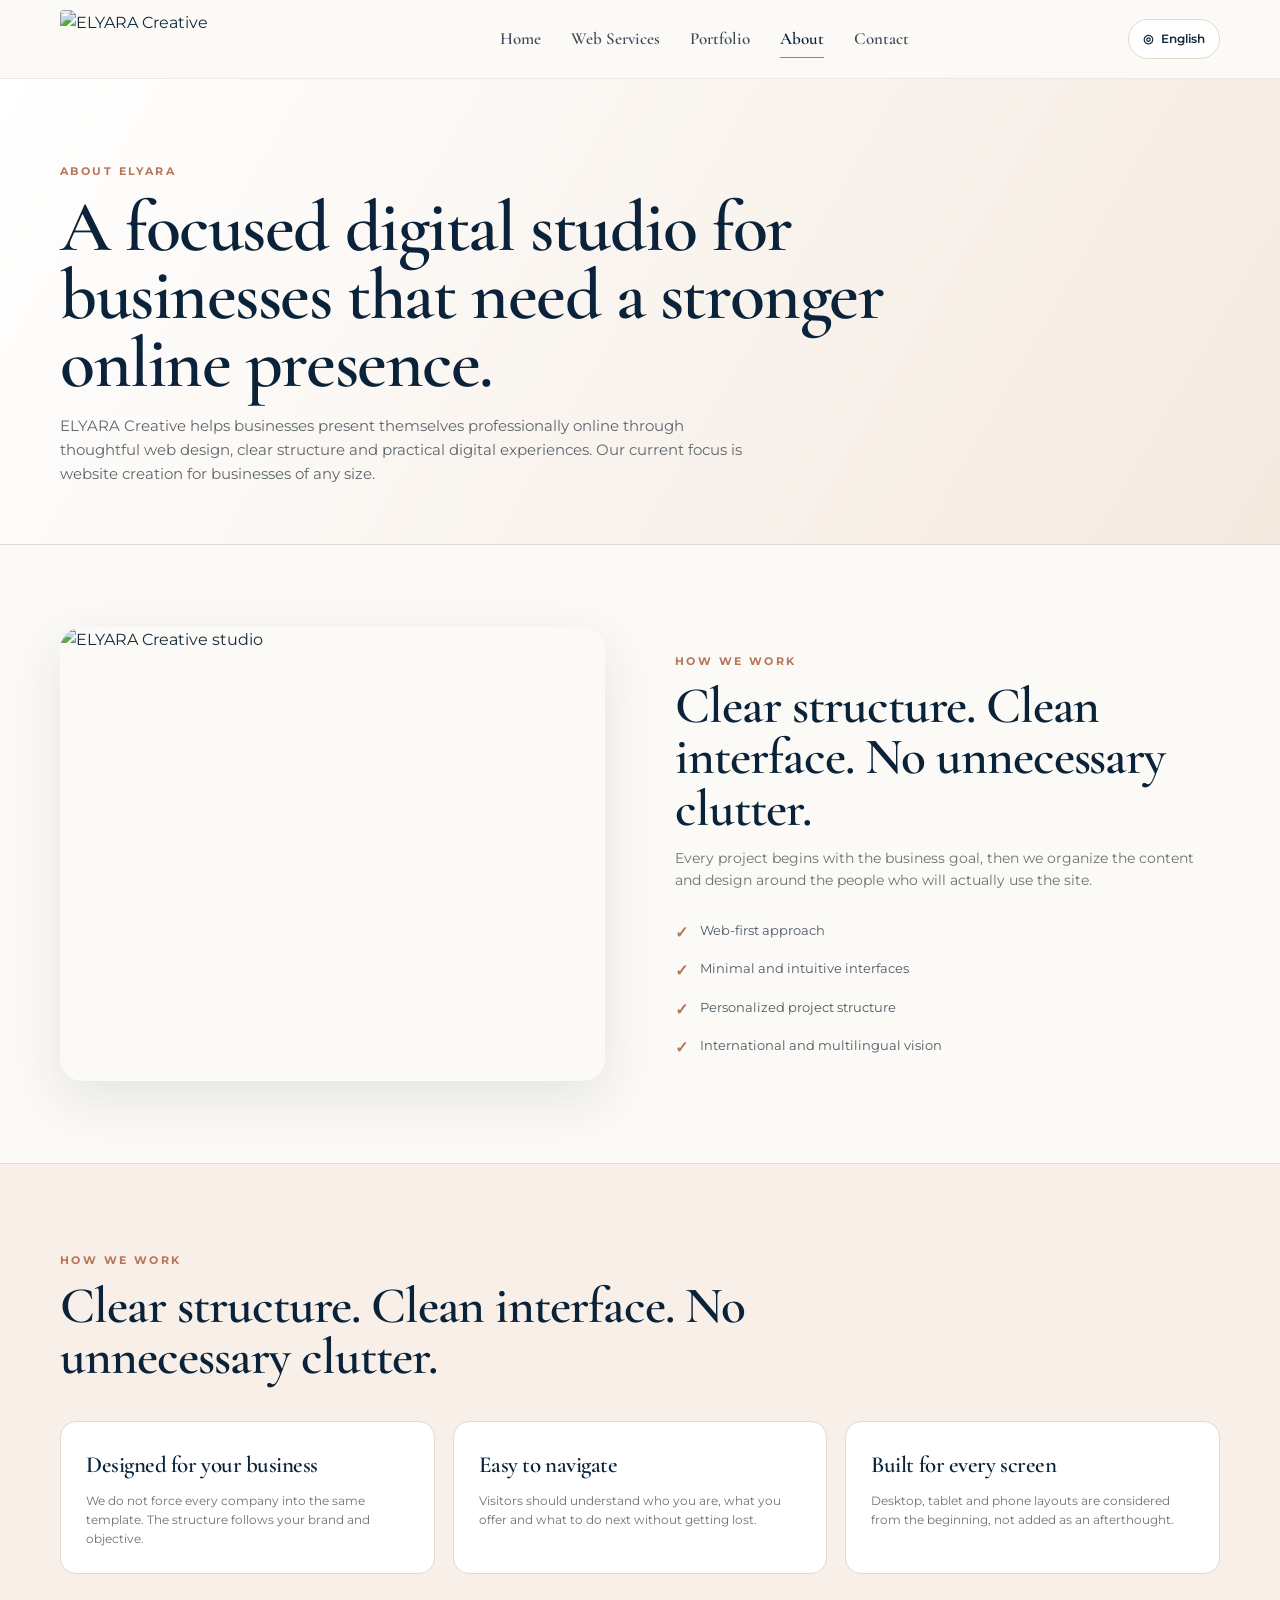
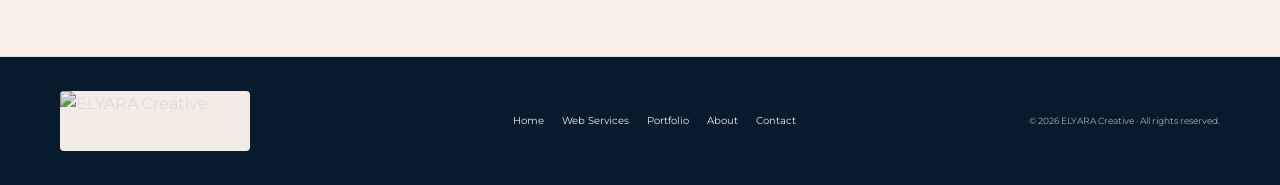
==== about.html @ 604aaa74 "Add files via upload" ====
<!doctype html>
<html lang="en">
<head>
  <meta charset="utf-8" />
  <meta name="viewport" content="width=device-width,initial-scale=1,viewport-fit=cover" />
  <meta name="theme-color" content="#0a233a" />
  <meta name="description" content="ELYARA Creative designs modern websites for businesses and companies of any size." />
  <link rel="preconnect" href="https://fonts.googleapis.com">
  <link rel="preconnect" href="https://fonts.gstatic.com" crossorigin>
  <link href="https://fonts.googleapis.com/css2?family=Cormorant+Garamond:wght@500;600;700&family=Montserrat:wght@400;500;600;700&display=swap" rel="stylesheet">
  <link rel="stylesheet" href="styles.css" />
  <link rel="icon" href="assets/logo-header.jpg" />
  <title>About | ELYARA Creative</title>
</head>
<body>
<header class="site-header">
  <div class="shell nav-shell">
    <a class="brand" href="index.html" aria-label="ELYARA Creative home">
      <img src="assets/logo-header.jpg" alt="ELYARA Creative" />
    </a>
    <nav class="desktop-nav" aria-label="Primary navigation">
      <a data-page href="index.html" data-i18n="nav_home">Home</a>
      <a data-page href="services.html" data-i18n="nav_services">Web Services</a>
      <a data-page href="portfolio.html" data-i18n="nav_portfolio">Portfolio</a>
      <a data-page href="about.html" data-i18n="nav_about">About</a>
      <a data-page href="contact.html" data-i18n="nav_contact">Contact</a>
    </nav>
    <div class="nav-actions">
      <div class="language-wrap">
        <button class="language-btn" id="languageButton" type="button" aria-expanded="false" aria-label="Change language"><span>◎</span><span class="language-label" id="languageLabel">English</span></button>
        <div class="language-menu" id="languageMenu" role="menu">
          <button data-lang="en">🇺🇸 English</button><button data-lang="es">🇲🇽 Español</button><button data-lang="pt">🇧🇷 Português</button><button data-lang="it">🇮🇹 Italiano</button><button data-lang="fr">🇫🇷 Français</button><button data-lang="zh">🇨🇳 中文</button>
        </div>
      </div>
      <button class="menu-btn" id="menuToggle" type="button" aria-label="Open menu">☰</button>
    </div>
  </div>
  <nav class="mobile-nav" id="mobileNav" aria-label="Mobile navigation">
    <a data-page href="index.html" data-i18n="nav_home">Home</a>
    <a data-page href="services.html" data-i18n="nav_services">Web Services</a>
    <a data-page href="portfolio.html" data-i18n="nav_portfolio">Portfolio</a>
    <a data-page href="about.html" data-i18n="nav_about">About</a>
    <a data-page href="contact.html" data-i18n="nav_contact">Contact</a>
  </nav>
</header>

<main>
  <section class="page-hero"><div class="shell reveal"><span class="kicker" data-i18n="about_kicker">ABOUT ELYARA</span><h1 data-i18n="about_title">A focused digital studio for businesses that need a stronger online presence.</h1><p data-i18n="about_body">ELYARA Creative helps businesses present themselves professionally online through thoughtful web design, clear structure and practical digital experiences.</p></div></section>
  <section class="section"><div class="shell split"><div class="split-image reveal"><img src="assets/about-studio.jpg" alt="ELYARA Creative studio"></div><div class="reveal"><div class="section-head" style="margin:0"><span class="kicker" data-i18n="why_kicker">HOW WE WORK</span><h2 data-i18n="why_title">Clear structure. Clean interface. No unnecessary clutter.</h2><p data-i18n="why_body"></p></div><div class="check-list"><div class="check-item"><b>✓</b><span data-i18n="about_point1">Web-first approach</span></div><div class="check-item"><b>✓</b><span data-i18n="about_point2">Minimal and intuitive interfaces</span></div><div class="check-item"><b>✓</b><span data-i18n="about_point3">Personalized project structure</span></div><div class="check-item"><b>✓</b><span data-i18n="about_point4">International and multilingual vision</span></div></div></div></div></section>
  <section class="section section--soft"><div class="shell"><div class="section-head reveal"><span class="kicker" data-i18n="why_kicker">HOW WE WORK</span><h2 data-i18n="why_title">Clear structure. Clean interface. No unnecessary clutter.</h2></div><div class="values-grid"><article class="value-card reveal"><h3 data-i18n="why1">Designed for your business</h3><p data-i18n="why1_desc"></p></article><article class="value-card reveal"><h3 data-i18n="why2">Easy to navigate</h3><p data-i18n="why2_desc"></p></article><article class="value-card reveal"><h3 data-i18n="why3">Built for every screen</h3><p data-i18n="why3_desc"></p></article></div></div></section>
</main>

<footer>
  <div class="shell footer-grid">
    <a class="footer-brand" href="index.html"><img src="assets/logo-header.jpg" alt="ELYARA Creative" /></a>
    <nav class="footer-links" aria-label="Footer navigation">
      <a href="index.html" data-i18n="nav_home">Home</a><a href="services.html" data-i18n="nav_services">Web Services</a><a href="portfolio.html" data-i18n="nav_portfolio">Portfolio</a><a href="about.html" data-i18n="nav_about">About</a><a href="contact.html" data-i18n="nav_contact">Contact</a>
    </nav>
    <div class="footer-copy">© <span data-year></span> ELYARA Creative · <span data-i18n="rights">All rights reserved.</span></div>
  </div>
</footer>
<script src="https://cdn.jsdelivr.net/npm/@supabase/supabase-js@2"></script>
<script src="config.js"></script>
<script src="translations.js"></script>
<script src="app.js"></script>
</body>
</html>
---- styles.css ----
:root{
  --navy:#0a233a;
  --navy-soft:#16354e;
  --copper:#b87558;
  --copper-soft:#d3a08a;
  --cream:#f7f0e9;
  --paper:#fcfaf7;
  --white:#ffffff;
  --ink:#132b3d;
  --muted:#6f716f;
  --line:#e4d8cf;
  --shadow:0 18px 55px rgba(10,35,58,.10);
  --serif:"Cormorant Garamond", Georgia, serif;
  --sans:"Montserrat", Arial, sans-serif;
}
*{box-sizing:border-box}
html{scroll-behavior:smooth;background:var(--paper)}
body{margin:0;background:var(--paper);color:var(--ink);font-family:var(--sans);line-height:1.6;opacity:0;animation:pageIn .42s ease forwards}
body.page-exit{animation:pageOut .2s ease forwards}
@keyframes pageIn{from{opacity:0;transform:translateY(6px)}to{opacity:1;transform:none}}
@keyframes pageOut{to{opacity:0;transform:translateY(-4px)}}
@media (prefers-reduced-motion:reduce){html{scroll-behavior:auto}body,body.page-exit{animation:none;opacity:1}.reveal{transition:none!important}}
a{color:inherit;text-decoration:none}
img{max-width:100%;display:block}
button,input,select,textarea{font:inherit}
button{cursor:pointer}
.shell{width:min(1160px,calc(100% - 40px));margin:0 auto}
.kicker{font-size:11px;letter-spacing:.22em;text-transform:uppercase;font-weight:700;color:var(--copper)}
h1,h2,h3{font-family:var(--serif);color:var(--navy);font-weight:600;letter-spacing:-.02em}
.site-header{position:sticky;top:0;z-index:50;background:rgba(252,250,247,.94);backdrop-filter:blur(16px);border-bottom:1px solid rgba(184,117,88,.14)}
.nav-shell{min-height:78px;display:grid;grid-template-columns:220px 1fr auto;align-items:center;gap:28px}
.brand{display:flex;align-items:center;width:202px;height:58px;overflow:hidden;border-radius:4px}
.brand img{width:100%;height:100%;object-fit:contain;object-position:left center;mix-blend-mode:multiply}
.desktop-nav{display:flex;justify-content:center;gap:30px;align-items:center}
.desktop-nav a,.mobile-nav a{font-family:var(--serif);font-size:17px;font-weight:600;color:#3c4c58;position:relative;padding:8px 0}
.desktop-nav a::after{content:"";position:absolute;left:0;right:100%;bottom:3px;height:1px;background:var(--copper);transition:right .25s ease}
.desktop-nav a:hover::after,.desktop-nav a.active::after{right:0}
.desktop-nav a.active{color:var(--navy)}
.nav-actions{display:flex;align-items:center;gap:10px}
.language-wrap{position:relative}
.language-btn{height:40px;border:1px solid var(--line);background:var(--white);border-radius:999px;padding:0 14px;display:flex;align-items:center;gap:8px;color:var(--ink);font-size:12px;font-weight:600}
.language-menu{display:none;position:absolute;right:0;top:48px;min-width:175px;padding:8px;background:#fff;border:1px solid var(--line);border-radius:12px;box-shadow:var(--shadow)}
.language-menu.is-open{display:block}
.language-menu button{display:block;width:100%;border:0;background:transparent;text-align:left;padding:9px 10px;border-radius:8px;color:var(--ink)}
.language-menu button:hover{background:var(--cream)}
.menu-btn{display:none;border:0;background:transparent;color:var(--navy);font-size:25px;padding:5px 4px}
.mobile-nav{display:none;border-top:1px solid var(--line);padding:10px 20px 18px;background:var(--paper)}
.mobile-nav.is-open{display:grid;gap:2px}
.btn{min-height:46px;border-radius:999px;padding:0 24px;display:inline-flex;align-items:center;justify-content:center;gap:18px;font-size:12px;font-weight:700;letter-spacing:.03em;transition:transform .2s ease,box-shadow .2s ease,background .2s ease}
.btn:hover{transform:translateY(-2px)}
.btn--navy{background:var(--navy);color:#fff;box-shadow:0 10px 24px rgba(10,35,58,.16)}
.btn--navy:hover{background:var(--navy-soft)}
.btn--outline{border:1px solid #bba99e;background:rgba(255,255,255,.48);color:var(--navy)}
.btn--text{padding:0;min-height:auto;border-radius:0;color:var(--copper)}
.hero{overflow:hidden;border-bottom:1px solid var(--line);background:radial-gradient(circle at 20% 22%,#fff 0,#fbf7f1 45%,#f0e3d8 100%)}
.hero-grid{min-height:610px;display:grid;grid-template-columns:1.02fr .98fr;align-items:center;gap:70px;padding:72px 0}
.hero h1{font-size:clamp(54px,6.4vw,82px);line-height:.93;margin:10px 0 22px;max-width:700px}
.hero p{font-family:var(--serif);font-size:21px;color:#40515e;max-width:650px;margin:0}
.hero-actions{display:flex;gap:13px;margin-top:30px;flex-wrap:wrap}
.hero-note{display:flex;gap:24px;margin-top:40px;padding-top:22px;border-top:1px solid rgba(184,117,88,.22);font-size:11px;color:#676967;text-transform:uppercase;letter-spacing:.09em}
.hero-visual{position:relative}
.hero-visual img{width:100%;aspect-ratio:1.15/1;object-fit:cover;border-radius:26px;box-shadow:var(--shadow)}
.hero-visual::before{content:"";position:absolute;inset:-18px 22px 22px -18px;border:1px solid rgba(184,117,88,.35);border-radius:30px;z-index:-1}
.floating-label{position:absolute;right:-20px;bottom:34px;background:rgba(255,255,255,.94);backdrop-filter:blur(12px);border:1px solid var(--line);border-radius:15px;padding:15px 18px;box-shadow:var(--shadow)}
.floating-label small{display:block;font-size:9px;letter-spacing:.16em;color:var(--copper);font-weight:700}
.floating-label strong{font:600 20px var(--serif);color:var(--navy)}
.section{padding:82px 0}
.section--soft{background:#f7efe8;border-top:1px solid var(--line);border-bottom:1px solid var(--line)}
.section-head{max-width:690px;margin-bottom:38px}
.section-head h2{font-size:clamp(40px,4vw,54px);line-height:1;margin:9px 0 12px}
.section-head p{color:var(--muted);font-size:14px;margin:0}
.service-grid{display:grid;grid-template-columns:repeat(3,1fr);gap:18px}
.service-card{background:#fff;border:1px solid var(--line);border-radius:18px;padding:27px;min-height:230px;box-shadow:0 8px 24px rgba(10,35,58,.045);transition:transform .22s ease,box-shadow .22s ease}
.service-card:hover{transform:translateY(-4px);box-shadow:var(--shadow)}
.service-number{width:38px;height:38px;border-radius:50%;display:grid;place-items:center;background:var(--cream);color:var(--copper);font-family:var(--serif);font-size:19px;margin-bottom:26px}
.service-card h3{font-size:28px;line-height:1.05;margin:0 0 9px}
.service-card p{font-size:13px;color:var(--muted);margin:0}
.split{display:grid;grid-template-columns:1fr 1fr;gap:70px;align-items:center}
.split-image img{border-radius:22px;box-shadow:var(--shadow);width:100%;aspect-ratio:1.2/1;object-fit:cover}
.check-list{display:grid;gap:13px;margin-top:28px}
.check-item{display:flex;gap:12px;align-items:flex-start;color:#4d5a63;font-size:13px}
.check-item b{color:var(--copper);font-size:16px}
.cta-strip{padding:54px 0;background:var(--navy);color:#fff}
.cta-inner{display:flex;align-items:center;justify-content:space-between;gap:28px}
.cta-inner h2{color:#fff;font-size:42px;line-height:1;margin:0 0 7px}
.cta-inner p{margin:0;color:#d8e0e5;font-size:13px}
.cta-strip .btn--outline{color:#fff;border-color:rgba(255,255,255,.4);background:transparent}
.page-hero{padding:78px 0 58px;background:linear-gradient(120deg,#fff,#f4e9df);border-bottom:1px solid var(--line)}
.page-hero h1{font-size:clamp(49px,6vw,72px);line-height:.95;margin:10px 0 16px;max-width:850px}
.page-hero p{max-width:700px;color:#5e666b;font-size:15px;margin:0}
.portfolio-grid{display:grid;grid-template-columns:repeat(3,1fr);gap:22px}
.project-card{background:#fff;border:1px solid var(--line);border-radius:18px;overflow:hidden;box-shadow:0 10px 28px rgba(10,35,58,.06);transition:transform .22s ease,box-shadow .22s ease}
.project-card:hover{transform:translateY(-5px);box-shadow:var(--shadow)}
.project-card img{width:100%;aspect-ratio:16/10;object-fit:cover;object-position:top}
.project-card-body{padding:21px}
.project-card h3{font-size:25px;margin:0 0 7px}
.project-card p{margin:0 0 15px;color:var(--muted);font-size:12px}
.project-link{display:inline-flex;align-items:center;gap:8px;color:var(--copper);font-size:11px;font-weight:700;letter-spacing:.07em;text-transform:uppercase}
.portfolio-note{margin-top:26px;font-size:12px;color:var(--muted)}
.values-grid{display:grid;grid-template-columns:repeat(3,1fr);gap:18px;margin-top:30px}
.value-card{padding:25px;border:1px solid var(--line);border-radius:16px;background:#fff}
.value-card h3{font-size:23px;margin:0 0 7px}
.value-card p{font-size:12px;color:var(--muted);margin:0}
.process-grid{display:grid;grid-template-columns:repeat(4,1fr);gap:15px}
.process-step{padding:23px 20px;border-top:1px solid var(--copper);background:#fff}
.process-step span{font-size:10px;letter-spacing:.18em;color:var(--copper);font-weight:700}
.process-step h3{font-size:23px;margin:7px 0}
.process-step p{font-size:12px;color:var(--muted);margin:0}
.contact-grid{display:grid;grid-template-columns:.85fr 1.15fr;gap:60px;align-items:start}
.contact-copy h2{font-size:46px;line-height:1;margin:8px 0 16px}
.contact-copy p{font-size:14px;color:var(--muted)}
.contact-detail{padding:14px 0;border-bottom:1px solid var(--line)}
.contact-detail strong{display:block;font-family:var(--serif);font-size:19px;color:var(--navy)}
.contact-detail span,.contact-detail a{font-size:12px;color:#656d72}
.contact-form{display:grid;grid-template-columns:1fr 1fr;gap:12px;background:#fff;border:1px solid var(--line);border-radius:18px;padding:26px;box-shadow:0 10px 28px rgba(10,35,58,.05)}
.contact-form input,.contact-form select,.contact-form textarea{width:100%;border:1px solid #d9cec6;border-radius:10px;background:#fff;padding:13px 14px;color:var(--ink);outline:none}
.contact-form textarea{grid-column:1/-1;min-height:150px;resize:vertical}
.contact-form input:focus,.contact-form select:focus,.contact-form textarea:focus{border-color:var(--copper);box-shadow:0 0 0 3px rgba(184,117,88,.10)}
.contact-form .full{grid-column:1/-1}
.contact-form button{justify-self:start}
.form-status{grid-column:1/-1;font-size:11px;color:#7c5a48;margin:0}
footer{background:#071b2c;color:#e8edf1;padding:34px 0}
.footer-grid{display:grid;grid-template-columns:220px 1fr auto;align-items:center;gap:30px}
.footer-brand{width:190px;height:60px;overflow:hidden;border-radius:4px;background:#f3ebe5}
.footer-brand img{width:100%;height:100%;object-fit:contain;mix-blend-mode:multiply}
.footer-links{display:flex;justify-content:center;flex-wrap:wrap;gap:18px;font-size:10px}
.footer-copy{font-size:9px;opacity:.7;text-align:right}
.reveal{opacity:0;transform:translateY(16px);transition:opacity .55s ease,transform .55s ease}
.reveal.is-visible{opacity:1;transform:none}
@media(max-width:980px){.nav-shell{grid-template-columns:190px 1fr auto}.brand{width:176px}.desktop-nav{gap:18px}.hero-grid{gap:36px}.service-grid{grid-template-columns:repeat(2,1fr)}.portfolio-grid{grid-template-columns:1fr 1fr}.process-grid{grid-template-columns:repeat(2,1fr)}.footer-grid{grid-template-columns:180px 1fr}.footer-copy{grid-column:1/-1;text-align:center}}
@media(max-width:800px){.nav-shell{grid-template-columns:1fr auto}.desktop-nav{display:none}.menu-btn{display:block}.hero-grid,.split,.contact-grid{grid-template-columns:1fr}.hero-grid{min-height:auto;padding:52px 0}.hero-visual{max-width:650px}.floating-label{right:12px}.values-grid{grid-template-columns:1fr}.portfolio-grid{grid-template-columns:1fr}.cta-inner{align-items:flex-start;flex-direction:column}.footer-grid{grid-template-columns:1fr;text-align:center}.footer-brand{justify-self:center}.footer-links{justify-content:center}}
@media(max-width:560px){.shell{width:min(100% - 28px,1160px)}.site-header{position:sticky}.nav-shell{min-height:70px}.brand{width:165px;height:52px}.language-label{display:none}.language-btn{width:40px;padding:0;justify-content:center}.hero h1{font-size:50px}.hero p{font-size:18px}.hero-note{display:grid;gap:8px}.hero-visual::before{display:none}.floating-label{display:none}.section{padding:62px 0}.section-head h2{font-size:40px}.service-grid{grid-template-columns:1fr}.service-card{min-height:auto}.process-grid{grid-template-columns:1fr}.page-hero{padding:60px 0 44px}.page-hero h1{font-size:50px}.contact-form{grid-template-columns:1fr;padding:19px}.contact-form textarea,.contact-form .full{grid-column:1}.cta-inner h2{font-size:36px}.footer-links{display:grid;gap:10px}}
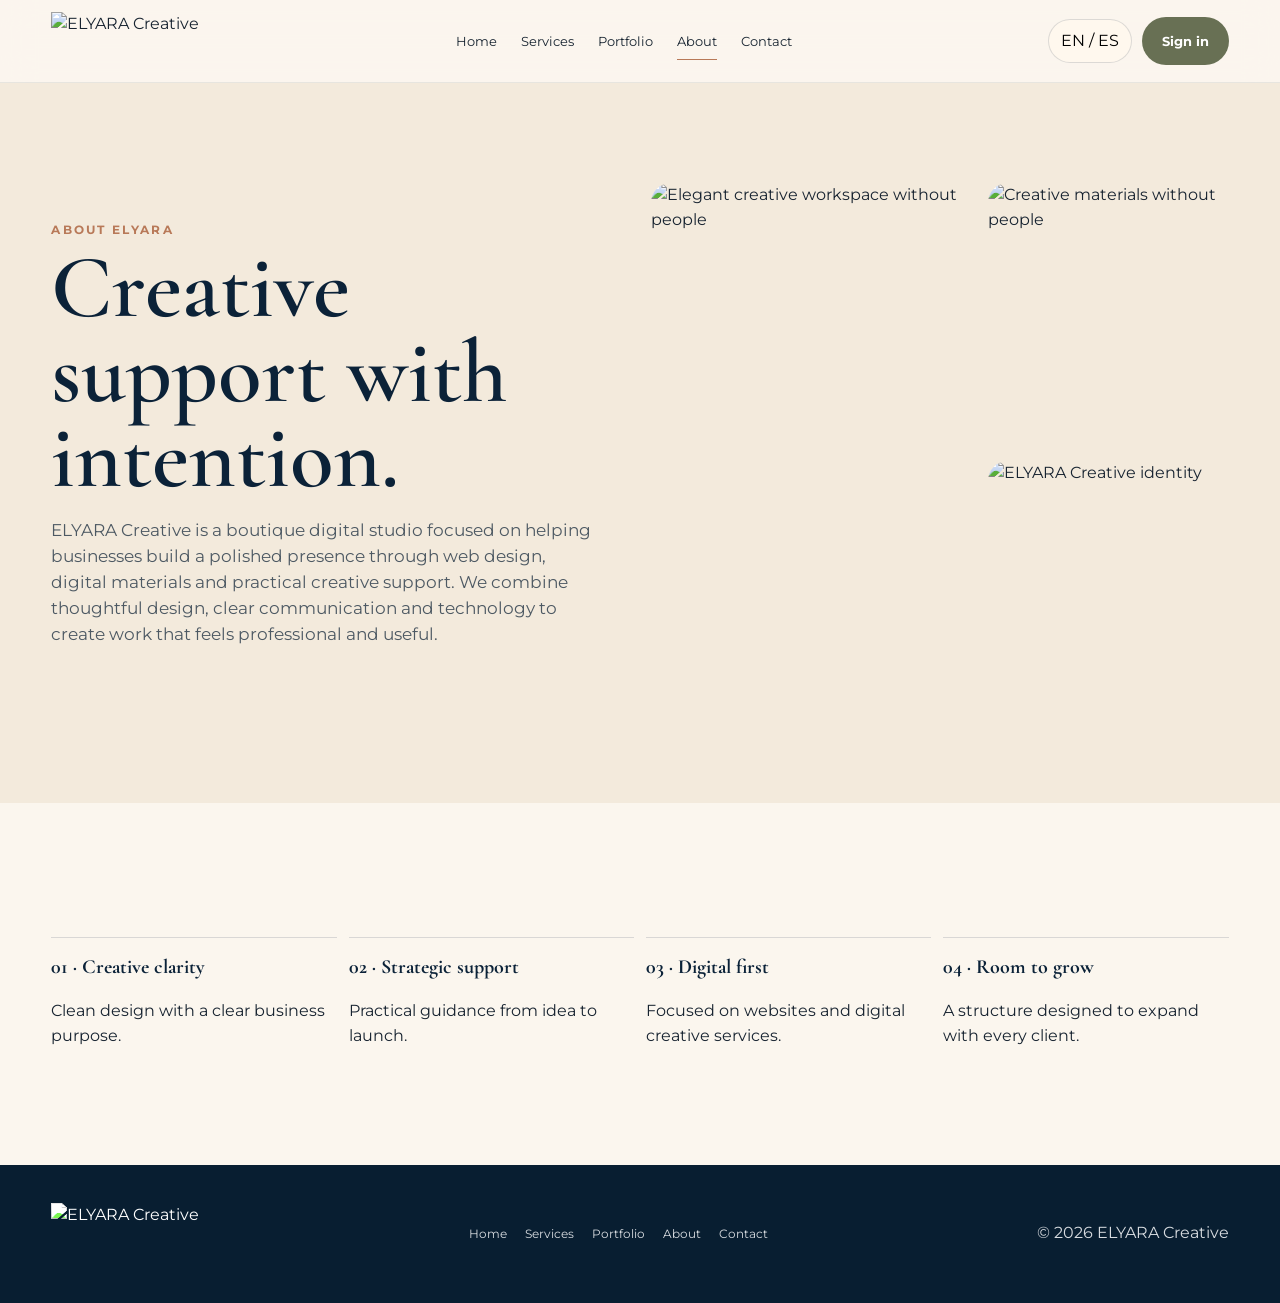
==== commit d48f1333: "Add files via upload" ====
--- a/about.html
+++ b/about.html
@@ -1,67 +1,49 @@
-<!doctype html>
-<html lang="en">
-<head>
-  <meta charset="utf-8" />
-  <meta name="viewport" content="width=device-width,initial-scale=1,viewport-fit=cover" />
-  <meta name="theme-color" content="#0a233a" />
-  <meta name="description" content="ELYARA Creative designs modern websites for businesses and companies of any size." />
-  <link rel="preconnect" href="https://fonts.googleapis.com">
-  <link rel="preconnect" href="https://fonts.gstatic.com" crossorigin>
-  <link href="https://fonts.googleapis.com/css2?family=Cormorant+Garamond:wght@500;600;700&family=Montserrat:wght@400;500;600;700&display=swap" rel="stylesheet">
-  <link rel="stylesheet" href="styles.css" />
-  <link rel="icon" href="assets/logo-header.jpg" />
-  <title>About | ELYARA Creative</title>
-</head>
-<body>
+<!doctype html><html lang="en"><head>
+<meta charset="utf-8"><meta name="viewport" content="width=device-width,initial-scale=1,viewport-fit=cover">
+<title>About · ELYARA Creative</title><meta name="theme-color" content="#0b2238">
+<meta name="description" content="ELYARA Creative — websites, digital design and creative business support.">
+<link rel="preconnect" href="https://fonts.googleapis.com"><link rel="preconnect" href="https://fonts.gstatic.com" crossorigin>
+<link href="https://fonts.googleapis.com/css2?family=Cormorant+Garamond:wght@500;600;700&family=Montserrat:wght@400;500;600;700&display=swap" rel="stylesheet">
+<link rel="stylesheet" href="styles.css"><link rel="icon" href="assets/elyara-logo.png">
+<script src="https://cdn.jsdelivr.net/npm/@supabase/supabase-js@2" defer></script>
+<script src="config.js" defer></script>
+<script src="app.js" defer></script>
+</head><body>
+
 <header class="site-header">
-  <div class="shell nav-shell">
-    <a class="brand" href="index.html" aria-label="ELYARA Creative home">
-      <img src="assets/logo-header.jpg" alt="ELYARA Creative" />
-    </a>
-    <nav class="desktop-nav" aria-label="Primary navigation">
-      <a data-page href="index.html" data-i18n="nav_home">Home</a>
-      <a data-page href="services.html" data-i18n="nav_services">Web Services</a>
-      <a data-page href="portfolio.html" data-i18n="nav_portfolio">Portfolio</a>
-      <a data-page href="about.html" data-i18n="nav_about">About</a>
-      <a data-page href="contact.html" data-i18n="nav_contact">Contact</a>
-    </nav>
+  <div class="shell nav">
+    <a class="brand" href="index.html"><img src="assets/elyara-logo.png" alt="ELYARA Creative"></a>
+    <nav class="nav-links desktop"><a class="" href="index.html" data-t="home"></a><a class="" href="services.html" data-t="services"></a><a class="" href="portfolio.html" data-t="portfolio"></a><a class="active" href="about.html" data-t="about"></a><a class="" href="contact.html" data-t="contact"></a></nav>
     <div class="nav-actions">
-      <div class="language-wrap">
-        <button class="language-btn" id="languageButton" type="button" aria-expanded="false" aria-label="Change language"><span>◎</span><span class="language-label" id="languageLabel">English</span></button>
-        <div class="language-menu" id="languageMenu" role="menu">
-          <button data-lang="en">🇺🇸 English</button><button data-lang="es">🇲🇽 Español</button><button data-lang="pt">🇧🇷 Português</button><button data-lang="it">🇮🇹 Italiano</button><button data-lang="fr">🇫🇷 Français</button><button data-lang="zh">🇨🇳 中文</button>
-        </div>
-      </div>
-      <button class="menu-btn" id="menuToggle" type="button" aria-label="Open menu">☰</button>
+      <button class="lang" data-lang-toggle>EN / ES</button>
+      <a class="btn btn--olive desktop" href="login.html" data-auth-label data-t="login"></a>
+      <button class="menu-btn" data-menu>☰</button>
     </div>
   </div>
-  <nav class="mobile-nav" id="mobileNav" aria-label="Mobile navigation">
-    <a data-page href="index.html" data-i18n="nav_home">Home</a>
-    <a data-page href="services.html" data-i18n="nav_services">Web Services</a>
-    <a data-page href="portfolio.html" data-i18n="nav_portfolio">Portfolio</a>
-    <a data-page href="about.html" data-i18n="nav_about">About</a>
-    <a data-page href="contact.html" data-i18n="nav_contact">Contact</a>
+  <nav class="mobile-menu" data-mobile>
+    <a href="index.html" data-t="home"></a><a href="services.html" data-t="services"></a><a href="portfolio.html" data-t="portfolio"></a><a href="about.html" data-t="about"></a><a href="contact.html" data-t="contact"></a>
+    <a href="login.html" data-auth-label data-t="login"></a>
   </nav>
 </header>
+<main>
+<section class="section section--soft"><div class="shell about-grid">
+<div class="about-copy reveal"><div class="kicker" data-t="about_kicker"></div><h1 class="page-title" data-t="about_title"></h1><p class="lead" data-t="about_body"></p></div>
+<div class="about-gallery reveal"><img src="assets/about-1.jpg" alt="Elegant creative workspace without people"><img src="assets/about-2.jpg" alt="Creative materials without people"><img src="assets/elyara-logo-full.jpg" alt="ELYARA Creative identity"></div>
+</div></section>
+<section class="section"><div class="shell"><div class="values">
+<div class="value reveal"><b>01 · Creative clarity</b><p>Clean design with a clear business purpose.</p></div>
+<div class="value reveal"><b>02 · Strategic support</b><p>Practical guidance from idea to launch.</p></div>
+<div class="value reveal"><b>03 · Digital first</b><p>Focused on websites and digital creative services.</p></div>
+<div class="value reveal"><b>04 · Room to grow</b><p>A structure designed to expand with every client.</p></div>
+</div></div></section></main>
 
-<main>
-  <section class="page-hero"><div class="shell reveal"><span class="kicker" data-i18n="about_kicker">ABOUT ELYARA</span><h1 data-i18n="about_title">A focused digital studio for businesses that need a stronger online presence.</h1><p data-i18n="about_body">ELYARA Creative helps businesses present themselves professionally online through thoughtful web design, clear structure and practical digital experiences.</p></div></section>
-  <section class="section"><div class="shell split"><div class="split-image reveal"><img src="assets/about-studio.jpg" alt="ELYARA Creative studio"></div><div class="reveal"><div class="section-head" style="margin:0"><span class="kicker" data-i18n="why_kicker">HOW WE WORK</span><h2 data-i18n="why_title">Clear structure. Clean interface. No unnecessary clutter.</h2><p data-i18n="why_body"></p></div><div class="check-list"><div class="check-item"><b>✓</b><span data-i18n="about_point1">Web-first approach</span></div><div class="check-item"><b>✓</b><span data-i18n="about_point2">Minimal and intuitive interfaces</span></div><div class="check-item"><b>✓</b><span data-i18n="about_point3">Personalized project structure</span></div><div class="check-item"><b>✓</b><span data-i18n="about_point4">International and multilingual vision</span></div></div></div></div></section>
-  <section class="section section--soft"><div class="shell"><div class="section-head reveal"><span class="kicker" data-i18n="why_kicker">HOW WE WORK</span><h2 data-i18n="why_title">Clear structure. Clean interface. No unnecessary clutter.</h2></div><div class="values-grid"><article class="value-card reveal"><h3 data-i18n="why1">Designed for your business</h3><p data-i18n="why1_desc"></p></article><article class="value-card reveal"><h3 data-i18n="why2">Easy to navigate</h3><p data-i18n="why2_desc"></p></article><article class="value-card reveal"><h3 data-i18n="why3">Built for every screen</h3><p data-i18n="why3_desc"></p></article></div></div></section>
-</main>
-
-<footer>
+<footer class="footer">
   <div class="shell footer-grid">
-    <a class="footer-brand" href="index.html"><img src="assets/logo-header.jpg" alt="ELYARA Creative" /></a>
-    <nav class="footer-links" aria-label="Footer navigation">
-      <a href="index.html" data-i18n="nav_home">Home</a><a href="services.html" data-i18n="nav_services">Web Services</a><a href="portfolio.html" data-i18n="nav_portfolio">Portfolio</a><a href="about.html" data-i18n="nav_about">About</a><a href="contact.html" data-i18n="nav_contact">Contact</a>
-    </nav>
-    <div class="footer-copy">© <span data-year></span> ELYARA Creative · <span data-i18n="rights">All rights reserved.</span></div>
+    <img src="assets/elyara-logo.png" alt="ELYARA Creative">
+    <div class="footer-links">
+      <a href="index.html">Home</a><a href="services.html">Services</a><a href="portfolio.html">Portfolio</a><a href="about.html">About</a><a href="contact.html">Contact</a>
+    </div>
+    <div>© 2026 ELYARA Creative</div>
   </div>
 </footer>
-<script src="https://cdn.jsdelivr.net/npm/@supabase/supabase-js@2"></script>
-<script src="config.js"></script>
-<script src="translations.js"></script>
-<script src="app.js"></script>
-</body>
-</html>+</body></html>
--- a/styles.css
+++ b/styles.css
@@ -1,132 +1,151 @@
+
 :root{
-  --navy:#0a233a;
-  --navy-soft:#16354e;
-  --copper:#b87558;
-  --copper-soft:#d3a08a;
-  --cream:#f7f0e9;
-  --paper:#fcfaf7;
+  --navy:#0b2238;
+  --navy2:#132f46;
+  --beige:#efe4d2;
+  --cream:#fbf6ee;
+  --sand:#e4d4bd;
+  --olive:#687054;
+  --olive2:#7c8060;
+  --copper:#b87958;
+  --ink:#172330;
+  --muted:#68717a;
   --white:#ffffff;
-  --ink:#132b3d;
-  --muted:#6f716f;
-  --line:#e4d8cf;
-  --shadow:0 18px 55px rgba(10,35,58,.10);
-  --serif:"Cormorant Garamond", Georgia, serif;
-  --sans:"Montserrat", Arial, sans-serif;
+  --line:rgba(11,34,56,.14);
+  --shadow:0 24px 60px rgba(20,27,31,.13);
 }
 *{box-sizing:border-box}
-html{scroll-behavior:smooth;background:var(--paper)}
-body{margin:0;background:var(--paper);color:var(--ink);font-family:var(--sans);line-height:1.6;opacity:0;animation:pageIn .42s ease forwards}
-body.page-exit{animation:pageOut .2s ease forwards}
-@keyframes pageIn{from{opacity:0;transform:translateY(6px)}to{opacity:1;transform:none}}
-@keyframes pageOut{to{opacity:0;transform:translateY(-4px)}}
-@media (prefers-reduced-motion:reduce){html{scroll-behavior:auto}body,body.page-exit{animation:none;opacity:1}.reveal{transition:none!important}}
-a{color:inherit;text-decoration:none}
+html{scroll-behavior:smooth}
+body{margin:0;font-family:Montserrat,Arial,sans-serif;color:var(--ink);background:var(--cream);line-height:1.55}
 img{max-width:100%;display:block}
-button,input,select,textarea{font:inherit}
-button{cursor:pointer}
-.shell{width:min(1160px,calc(100% - 40px));margin:0 auto}
-.kicker{font-size:11px;letter-spacing:.22em;text-transform:uppercase;font-weight:700;color:var(--copper)}
-h1,h2,h3{font-family:var(--serif);color:var(--navy);font-weight:600;letter-spacing:-.02em}
-.site-header{position:sticky;top:0;z-index:50;background:rgba(252,250,247,.94);backdrop-filter:blur(16px);border-bottom:1px solid rgba(184,117,88,.14)}
-.nav-shell{min-height:78px;display:grid;grid-template-columns:220px 1fr auto;align-items:center;gap:28px}
-.brand{display:flex;align-items:center;width:202px;height:58px;overflow:hidden;border-radius:4px}
-.brand img{width:100%;height:100%;object-fit:contain;object-position:left center;mix-blend-mode:multiply}
-.desktop-nav{display:flex;justify-content:center;gap:30px;align-items:center}
-.desktop-nav a,.mobile-nav a{font-family:var(--serif);font-size:17px;font-weight:600;color:#3c4c58;position:relative;padding:8px 0}
-.desktop-nav a::after{content:"";position:absolute;left:0;right:100%;bottom:3px;height:1px;background:var(--copper);transition:right .25s ease}
-.desktop-nav a:hover::after,.desktop-nav a.active::after{right:0}
-.desktop-nav a.active{color:var(--navy)}
-.nav-actions{display:flex;align-items:center;gap:10px}
-.language-wrap{position:relative}
-.language-btn{height:40px;border:1px solid var(--line);background:var(--white);border-radius:999px;padding:0 14px;display:flex;align-items:center;gap:8px;color:var(--ink);font-size:12px;font-weight:600}
-.language-menu{display:none;position:absolute;right:0;top:48px;min-width:175px;padding:8px;background:#fff;border:1px solid var(--line);border-radius:12px;box-shadow:var(--shadow)}
-.language-menu.is-open{display:block}
-.language-menu button{display:block;width:100%;border:0;background:transparent;text-align:left;padding:9px 10px;border-radius:8px;color:var(--ink)}
-.language-menu button:hover{background:var(--cream)}
-.menu-btn{display:none;border:0;background:transparent;color:var(--navy);font-size:25px;padding:5px 4px}
-.mobile-nav{display:none;border-top:1px solid var(--line);padding:10px 20px 18px;background:var(--paper)}
-.mobile-nav.is-open{display:grid;gap:2px}
-.btn{min-height:46px;border-radius:999px;padding:0 24px;display:inline-flex;align-items:center;justify-content:center;gap:18px;font-size:12px;font-weight:700;letter-spacing:.03em;transition:transform .2s ease,box-shadow .2s ease,background .2s ease}
+a{text-decoration:none;color:inherit}
+button,input,textarea,select{font:inherit}
+.shell{width:min(1180px,92vw);margin:0 auto}
+.serif{font-family:"Cormorant Garamond",Georgia,serif}
+.kicker{font-size:.72rem;letter-spacing:.2em;text-transform:uppercase;font-weight:700;color:var(--copper)}
+.page-title{font-family:"Cormorant Garamond",Georgia,serif;font-size:clamp(3rem,7vw,6.2rem);line-height:.95;margin:.3rem 0 1rem;color:var(--navy);font-weight:600}
+.lead{font-size:1.05rem;color:#4d5963;max-width:700px}
+.site-header{position:sticky;top:0;z-index:30;background:rgba(251,246,238,.9);backdrop-filter:blur(16px);border-bottom:1px solid rgba(11,34,56,.08)}
+.nav{height:82px;display:flex;align-items:center;justify-content:space-between;gap:28px}
+.brand img{height:58px;width:auto;object-fit:contain}
+.nav-links{display:flex;align-items:center;gap:24px;font-size:.82rem}
+.nav-links a{position:relative}
+.nav-links a::after{content:"";position:absolute;left:0;right:0;bottom:-9px;height:1px;background:var(--copper);transform:scaleX(0);transform-origin:left;transition:.25s}
+.nav-links a:hover::after,.nav-links a.active::after{transform:scaleX(1)}
+.nav-actions{display:flex;gap:10px;align-items:center}
+.lang{border:1px solid var(--line);background:#fff8ee;border-radius:999px;padding:9px 12px;cursor:pointer}
+.btn{display:inline-flex;align-items:center;justify-content:center;gap:8px;padding:13px 19px;border-radius:999px;border:1px solid transparent;font-weight:700;font-size:.83rem;transition:.25s;cursor:pointer}
 .btn:hover{transform:translateY(-2px)}
-.btn--navy{background:var(--navy);color:#fff;box-shadow:0 10px 24px rgba(10,35,58,.16)}
-.btn--navy:hover{background:var(--navy-soft)}
-.btn--outline{border:1px solid #bba99e;background:rgba(255,255,255,.48);color:var(--navy)}
-.btn--text{padding:0;min-height:auto;border-radius:0;color:var(--copper)}
-.hero{overflow:hidden;border-bottom:1px solid var(--line);background:radial-gradient(circle at 20% 22%,#fff 0,#fbf7f1 45%,#f0e3d8 100%)}
-.hero-grid{min-height:610px;display:grid;grid-template-columns:1.02fr .98fr;align-items:center;gap:70px;padding:72px 0}
-.hero h1{font-size:clamp(54px,6.4vw,82px);line-height:.93;margin:10px 0 22px;max-width:700px}
-.hero p{font-family:var(--serif);font-size:21px;color:#40515e;max-width:650px;margin:0}
-.hero-actions{display:flex;gap:13px;margin-top:30px;flex-wrap:wrap}
-.hero-note{display:flex;gap:24px;margin-top:40px;padding-top:22px;border-top:1px solid rgba(184,117,88,.22);font-size:11px;color:#676967;text-transform:uppercase;letter-spacing:.09em}
-.hero-visual{position:relative}
-.hero-visual img{width:100%;aspect-ratio:1.15/1;object-fit:cover;border-radius:26px;box-shadow:var(--shadow)}
-.hero-visual::before{content:"";position:absolute;inset:-18px 22px 22px -18px;border:1px solid rgba(184,117,88,.35);border-radius:30px;z-index:-1}
-.floating-label{position:absolute;right:-20px;bottom:34px;background:rgba(255,255,255,.94);backdrop-filter:blur(12px);border:1px solid var(--line);border-radius:15px;padding:15px 18px;box-shadow:var(--shadow)}
-.floating-label small{display:block;font-size:9px;letter-spacing:.16em;color:var(--copper);font-weight:700}
-.floating-label strong{font:600 20px var(--serif);color:var(--navy)}
-.section{padding:82px 0}
-.section--soft{background:#f7efe8;border-top:1px solid var(--line);border-bottom:1px solid var(--line)}
-.section-head{max-width:690px;margin-bottom:38px}
-.section-head h2{font-size:clamp(40px,4vw,54px);line-height:1;margin:9px 0 12px}
-.section-head p{color:var(--muted);font-size:14px;margin:0}
-.service-grid{display:grid;grid-template-columns:repeat(3,1fr);gap:18px}
-.service-card{background:#fff;border:1px solid var(--line);border-radius:18px;padding:27px;min-height:230px;box-shadow:0 8px 24px rgba(10,35,58,.045);transition:transform .22s ease,box-shadow .22s ease}
-.service-card:hover{transform:translateY(-4px);box-shadow:var(--shadow)}
-.service-number{width:38px;height:38px;border-radius:50%;display:grid;place-items:center;background:var(--cream);color:var(--copper);font-family:var(--serif);font-size:19px;margin-bottom:26px}
-.service-card h3{font-size:28px;line-height:1.05;margin:0 0 9px}
-.service-card p{font-size:13px;color:var(--muted);margin:0}
-.split{display:grid;grid-template-columns:1fr 1fr;gap:70px;align-items:center}
-.split-image img{border-radius:22px;box-shadow:var(--shadow);width:100%;aspect-ratio:1.2/1;object-fit:cover}
-.check-list{display:grid;gap:13px;margin-top:28px}
-.check-item{display:flex;gap:12px;align-items:flex-start;color:#4d5a63;font-size:13px}
-.check-item b{color:var(--copper);font-size:16px}
-.cta-strip{padding:54px 0;background:var(--navy);color:#fff}
-.cta-inner{display:flex;align-items:center;justify-content:space-between;gap:28px}
-.cta-inner h2{color:#fff;font-size:42px;line-height:1;margin:0 0 7px}
-.cta-inner p{margin:0;color:#d8e0e5;font-size:13px}
-.cta-strip .btn--outline{color:#fff;border-color:rgba(255,255,255,.4);background:transparent}
-.page-hero{padding:78px 0 58px;background:linear-gradient(120deg,#fff,#f4e9df);border-bottom:1px solid var(--line)}
-.page-hero h1{font-size:clamp(49px,6vw,72px);line-height:.95;margin:10px 0 16px;max-width:850px}
-.page-hero p{max-width:700px;color:#5e666b;font-size:15px;margin:0}
-.portfolio-grid{display:grid;grid-template-columns:repeat(3,1fr);gap:22px}
-.project-card{background:#fff;border:1px solid var(--line);border-radius:18px;overflow:hidden;box-shadow:0 10px 28px rgba(10,35,58,.06);transition:transform .22s ease,box-shadow .22s ease}
-.project-card:hover{transform:translateY(-5px);box-shadow:var(--shadow)}
-.project-card img{width:100%;aspect-ratio:16/10;object-fit:cover;object-position:top}
-.project-card-body{padding:21px}
-.project-card h3{font-size:25px;margin:0 0 7px}
-.project-card p{margin:0 0 15px;color:var(--muted);font-size:12px}
-.project-link{display:inline-flex;align-items:center;gap:8px;color:var(--copper);font-size:11px;font-weight:700;letter-spacing:.07em;text-transform:uppercase}
-.portfolio-note{margin-top:26px;font-size:12px;color:var(--muted)}
-.values-grid{display:grid;grid-template-columns:repeat(3,1fr);gap:18px;margin-top:30px}
-.value-card{padding:25px;border:1px solid var(--line);border-radius:16px;background:#fff}
-.value-card h3{font-size:23px;margin:0 0 7px}
-.value-card p{font-size:12px;color:var(--muted);margin:0}
-.process-grid{display:grid;grid-template-columns:repeat(4,1fr);gap:15px}
-.process-step{padding:23px 20px;border-top:1px solid var(--copper);background:#fff}
-.process-step span{font-size:10px;letter-spacing:.18em;color:var(--copper);font-weight:700}
-.process-step h3{font-size:23px;margin:7px 0}
-.process-step p{font-size:12px;color:var(--muted);margin:0}
-.contact-grid{display:grid;grid-template-columns:.85fr 1.15fr;gap:60px;align-items:start}
-.contact-copy h2{font-size:46px;line-height:1;margin:8px 0 16px}
-.contact-copy p{font-size:14px;color:var(--muted)}
-.contact-detail{padding:14px 0;border-bottom:1px solid var(--line)}
-.contact-detail strong{display:block;font-family:var(--serif);font-size:19px;color:var(--navy)}
-.contact-detail span,.contact-detail a{font-size:12px;color:#656d72}
-.contact-form{display:grid;grid-template-columns:1fr 1fr;gap:12px;background:#fff;border:1px solid var(--line);border-radius:18px;padding:26px;box-shadow:0 10px 28px rgba(10,35,58,.05)}
-.contact-form input,.contact-form select,.contact-form textarea{width:100%;border:1px solid #d9cec6;border-radius:10px;background:#fff;padding:13px 14px;color:var(--ink);outline:none}
-.contact-form textarea{grid-column:1/-1;min-height:150px;resize:vertical}
-.contact-form input:focus,.contact-form select:focus,.contact-form textarea:focus{border-color:var(--copper);box-shadow:0 0 0 3px rgba(184,117,88,.10)}
-.contact-form .full{grid-column:1/-1}
-.contact-form button{justify-self:start}
-.form-status{grid-column:1/-1;font-size:11px;color:#7c5a48;margin:0}
-footer{background:#071b2c;color:#e8edf1;padding:34px 0}
-.footer-grid{display:grid;grid-template-columns:220px 1fr auto;align-items:center;gap:30px}
-.footer-brand{width:190px;height:60px;overflow:hidden;border-radius:4px;background:#f3ebe5}
-.footer-brand img{width:100%;height:100%;object-fit:contain;mix-blend-mode:multiply}
-.footer-links{display:flex;justify-content:center;flex-wrap:wrap;gap:18px;font-size:10px}
-.footer-copy{font-size:9px;opacity:.7;text-align:right}
-.reveal{opacity:0;transform:translateY(16px);transition:opacity .55s ease,transform .55s ease}
-.reveal.is-visible{opacity:1;transform:none}
-@media(max-width:980px){.nav-shell{grid-template-columns:190px 1fr auto}.brand{width:176px}.desktop-nav{gap:18px}.hero-grid{gap:36px}.service-grid{grid-template-columns:repeat(2,1fr)}.portfolio-grid{grid-template-columns:1fr 1fr}.process-grid{grid-template-columns:repeat(2,1fr)}.footer-grid{grid-template-columns:180px 1fr}.footer-copy{grid-column:1/-1;text-align:center}}
-@media(max-width:800px){.nav-shell{grid-template-columns:1fr auto}.desktop-nav{display:none}.menu-btn{display:block}.hero-grid,.split,.contact-grid{grid-template-columns:1fr}.hero-grid{min-height:auto;padding:52px 0}.hero-visual{max-width:650px}.floating-label{right:12px}.values-grid{grid-template-columns:1fr}.portfolio-grid{grid-template-columns:1fr}.cta-inner{align-items:flex-start;flex-direction:column}.footer-grid{grid-template-columns:1fr;text-align:center}.footer-brand{justify-self:center}.footer-links{justify-content:center}}
-@media(max-width:560px){.shell{width:min(100% - 28px,1160px)}.site-header{position:sticky}.nav-shell{min-height:70px}.brand{width:165px;height:52px}.language-label{display:none}.language-btn{width:40px;padding:0;justify-content:center}.hero h1{font-size:50px}.hero p{font-size:18px}.hero-note{display:grid;gap:8px}.hero-visual::before{display:none}.floating-label{display:none}.section{padding:62px 0}.section-head h2{font-size:40px}.service-grid{grid-template-columns:1fr}.service-card{min-height:auto}.process-grid{grid-template-columns:1fr}.page-hero{padding:60px 0 44px}.page-hero h1{font-size:50px}.contact-form{grid-template-columns:1fr;padding:19px}.contact-form textarea,.contact-form .full{grid-column:1}.cta-inner h2{font-size:36px}.footer-links{display:grid;gap:10px}}
+.btn--olive{background:var(--olive);color:white}
+.btn--navy{background:var(--navy);color:white}
+.btn--ghost{border-color:rgba(11,34,56,.35);background:rgba(255,255,255,.72);color:var(--navy)}
+.menu-btn{display:none;border:0;background:none;font-size:1.4rem}
+.mobile-menu{display:none}
+.hero{min-height:calc(100vh - 82px);position:relative;isolation:isolate;background:url("assets/hero.jpg") center/cover no-repeat;display:flex;align-items:center;overflow:hidden}
+.hero::after{content:"";position:absolute;inset:0;background:linear-gradient(90deg,rgba(248,241,231,.88) 0%,rgba(248,241,231,.52) 44%,rgba(248,241,231,.08) 78%);z-index:-1}
+.hero-inner{padding:90px 0 80px;display:grid;grid-template-columns:minmax(0,700px) 1fr;align-items:center;min-height:inherit}
+.hero-copy{padding:18px 0}
+.hero-logo{width:min(520px,78vw);margin-bottom:22px}
+.hero h1{font-family:"Cormorant Garamond",Georgia,serif;font-size:clamp(4rem,8vw,8.4rem);line-height:.82;margin:.15rem 0 1.2rem;color:var(--navy);font-weight:600;letter-spacing:.01em}
+.hero h1 span{display:block}
+.hero p{max-width:610px;font-size:1.03rem;color:#384652}
+.hero-actions{display:flex;gap:12px;flex-wrap:wrap;margin-top:28px}
+.hero-meta{display:flex;gap:24px;flex-wrap:wrap;margin-top:34px;font-size:.74rem;letter-spacing:.15em;text-transform:uppercase;color:var(--navy)}
+.section{padding:100px 0}
+.section--soft{background:#f3eadc}
+.section--navy{background:var(--navy);color:white}
+.section-head{display:flex;justify-content:space-between;gap:30px;align-items:flex-end;margin-bottom:42px}
+.section-head h2{font-family:"Cormorant Garamond",Georgia,serif;font-size:clamp(2.6rem,5vw,4.7rem);line-height:1;margin:0;color:var(--navy);font-weight:600}
+.section-head p{max-width:560px;margin:0;color:#5b6570}
+.cards{display:grid;grid-template-columns:repeat(3,1fr);gap:18px}
+.card{background:#fffaf4;border:1px solid rgba(11,34,56,.09);border-radius:22px;overflow:hidden;box-shadow:0 14px 34px rgba(20,27,31,.06);transition:.3s}
+.card:hover{transform:translateY(-7px);box-shadow:var(--shadow)}
+.card-media{aspect-ratio:16/10;background:linear-gradient(145deg,#e5d4bc,#f7efe5);display:grid;place-items:center;overflow:hidden}
+.card-media img{width:100%;height:100%;object-fit:cover}
+.card-body{padding:22px}
+.card h3{font-family:"Cormorant Garamond",Georgia,serif;color:var(--navy);font-size:1.7rem;margin:.1rem 0 .45rem}
+.card p{color:#66717a;font-size:.9rem}
+.price{font-weight:800;color:var(--navy);margin:.8rem 0 1rem}
+.price small{font-weight:600;color:var(--copper);text-transform:uppercase;letter-spacing:.08em}
+.filter-row{display:flex;gap:8px;flex-wrap:wrap;margin-bottom:26px}
+.chip{border:1px solid var(--line);background:#fffaf4;border-radius:999px;padding:9px 14px;font-size:.77rem;cursor:pointer}
+.chip.active{background:var(--olive);color:white;border-color:var(--olive)}
+.portfolio-grid{display:grid;grid-template-columns:1fr;gap:18px}
+.project{display:grid;grid-template-columns:1.15fr .85fr;background:#f4eadb;border-radius:26px;overflow:hidden;border:1px solid rgba(11,34,56,.08)}
+.project-preview{min-height:320px;padding:30px;background:linear-gradient(135deg,#dbc7ad,#f5ecdf);display:flex;align-items:center}
+.browser{width:100%;background:#0f1820;border-radius:14px;padding:12px;box-shadow:0 25px 55px rgba(11,34,56,.18)}
+.browser-bar{height:18px;background:#ddd2c4;border-radius:7px;margin-bottom:10px}
+.browser-screen{aspect-ratio:16/9;border-radius:8px;background:linear-gradient(135deg,var(--navy),#8b664f);display:grid;place-items:center;padding:25px;color:white;text-align:center}
+.browser-screen.light{background:linear-gradient(135deg,#fffaf0,#d9e0c6);color:var(--navy)}
+.browser-screen.blue{background:linear-gradient(135deg,#102d4d,#1b6a77);color:white}
+.browser-screen strong{font-family:"Cormorant Garamond",Georgia,serif;font-size:2.2rem}
+.project-copy{padding:42px;display:flex;flex-direction:column;justify-content:center}
+.project-copy h3{font-family:"Cormorant Garamond",Georgia,serif;font-size:2.3rem;color:var(--navy);margin:0 0 10px}
+.project-copy p{color:#5d6872}
+.about-grid{display:grid;grid-template-columns:1fr 1.05fr;gap:50px;align-items:center}
+.about-copy h2{font-family:"Cormorant Garamond",Georgia,serif;font-size:clamp(3rem,6vw,5.5rem);line-height:.95;color:var(--navy);margin:.3rem 0 1rem}
+.about-gallery{display:grid;grid-template-columns:1.15fr .85fr;gap:12px}
+.about-gallery img{width:100%;height:100%;object-fit:cover;border-radius:20px}
+.about-gallery img:first-child{grid-row:span 2;min-height:520px}
+.values{display:grid;grid-template-columns:repeat(4,1fr);gap:12px;margin-top:34px}
+.value{border-top:1px solid var(--line);padding-top:14px}
+.value b{color:var(--navy);font-family:"Cormorant Garamond",Georgia,serif;font-size:1.25rem}
+.contact-grid{display:grid;grid-template-columns:.8fr 1.2fr;gap:50px}
+.contact-card{background:#f4eadb;padding:30px;border-radius:22px}
+.contact-list{display:grid;gap:15px;margin:24px 0}
+.contact-row{display:flex;gap:12px;align-items:center}
+.contact-row i{font-style:normal;width:38px;height:38px;border-radius:50%;display:grid;place-items:center;background:var(--olive);color:white}
+.form{display:grid;grid-template-columns:1fr 1fr;gap:14px}
+.form input,.form select,.form textarea{width:100%;border:1px solid rgba(11,34,56,.13);background:#fffaf4;border-radius:14px;padding:14px 15px;outline:none}
+.form textarea{grid-column:1/-1;min-height:150px;resize:vertical}
+.form .full{grid-column:1/-1}
+.login-shell{min-height:calc(100vh - 82px);display:grid;place-items:center;padding:70px 20px;background:linear-gradient(120deg,#efe3d1,#fbf6ee)}
+.login-card{width:min(540px,100%);background:#fffaf4;border:1px solid var(--line);border-radius:26px;padding:46px;text-align:center;box-shadow:var(--shadow)}
+.login-card img{width:250px;margin:0 auto 18px}
+.google-btn{width:100%;border:1px solid var(--line);background:white;border-radius:12px;padding:13px 16px;font-weight:700;cursor:pointer}
+.footer{background:#081e31;color:#d8dce0;padding:38px 0}
+.footer-grid{display:flex;align-items:center;justify-content:space-between;gap:24px}
+.footer img{height:62px;filter:brightness(1.4)}
+.footer-links{display:flex;gap:18px;font-size:.78rem}
+.reveal{opacity:0;transform:translateY(20px);transition:opacity .7s ease,transform .7s ease}
+.reveal.visible{opacity:1;transform:none}
+.demo-note{position:fixed;right:18px;bottom:18px;z-index:50;background:rgba(11,34,56,.94);color:white;padding:10px 14px;border-radius:999px;font-size:.72rem;box-shadow:var(--shadow)}
+@media(max-width:900px){
+  .desktop{display:none}.menu-btn{display:block}
+  .mobile-menu.open{display:flex;position:absolute;top:82px;left:0;right:0;background:#fffaf4;padding:18px 4vw;flex-direction:column;gap:14px;border-bottom:1px solid var(--line)}
+  .hero-inner{grid-template-columns:1fr}
+  .cards{grid-template-columns:1fr 1fr}
+  .project{grid-template-columns:1fr}
+  .about-grid,.contact-grid{grid-template-columns:1fr}
+  .values{grid-template-columns:1fr 1fr}
+}
+@media(max-width:640px){
+  .nav{height:72px}.brand img{height:48px}
+  .hero{min-height:calc(100vh - 72px)}
+  .hero::after{background:linear-gradient(180deg,rgba(248,241,231,.88),rgba(248,241,231,.45))}
+  .hero-inner{padding:60px 0}
+  .hero h1{font-size:clamp(3.2rem,18vw,5.7rem)}
+  .hero-logo{width:min(340px,88vw)}
+  .section{padding:72px 0}
+  .section-head{display:block}.section-head p{margin-top:16px}
+  .cards{grid-template-columns:1fr}
+  .project-copy{padding:26px}
+  .about-gallery{grid-template-columns:1fr}.about-gallery img:first-child{grid-row:auto;min-height:300px}
+  .values{grid-template-columns:1fr}
+  .form{grid-template-columns:1fr}.form textarea,.form .full{grid-column:auto}
+  .footer-grid{flex-direction:column;text-align:center}.footer-links{flex-wrap:wrap;justify-content:center}
+}
+
+/* Production additions */
+.auth-area{display:flex;align-items:center;gap:10px}
+.account-hero{padding:80px 0;background:#f3eadc}
+.account-grid{display:grid;grid-template-columns:1fr 1fr;gap:18px}
+.account-card{background:#fffaf4;border:1px solid var(--line);border-radius:22px;padding:28px}
+.account-row{display:flex;justify-content:space-between;gap:20px;padding:14px 0;border-bottom:1px solid var(--line)}
+.account-row:last-child{border-bottom:0}
+.status-pill{display:inline-flex;padding:7px 10px;background:#e8eddc;color:#39442f;border-radius:999px;font-size:.74rem;font-weight:700}
+.notice{background:#f3eadc;border-left:3px solid var(--copper);padding:16px 18px;border-radius:8px;color:#48525b}
+.success-wrap{min-height:calc(100vh - 82px);display:grid;place-items:center;padding:60px 20px;background:linear-gradient(120deg,#efe3d1,#fbf6ee)}
+.success-card{max-width:650px;background:#fffaf4;border:1px solid var(--line);border-radius:26px;padding:44px;text-align:center;box-shadow:var(--shadow)}
+.success-card img{width:230px;margin:0 auto 20px}
+@media(max-width:760px){.account-grid{grid-template-columns:1fr}}
